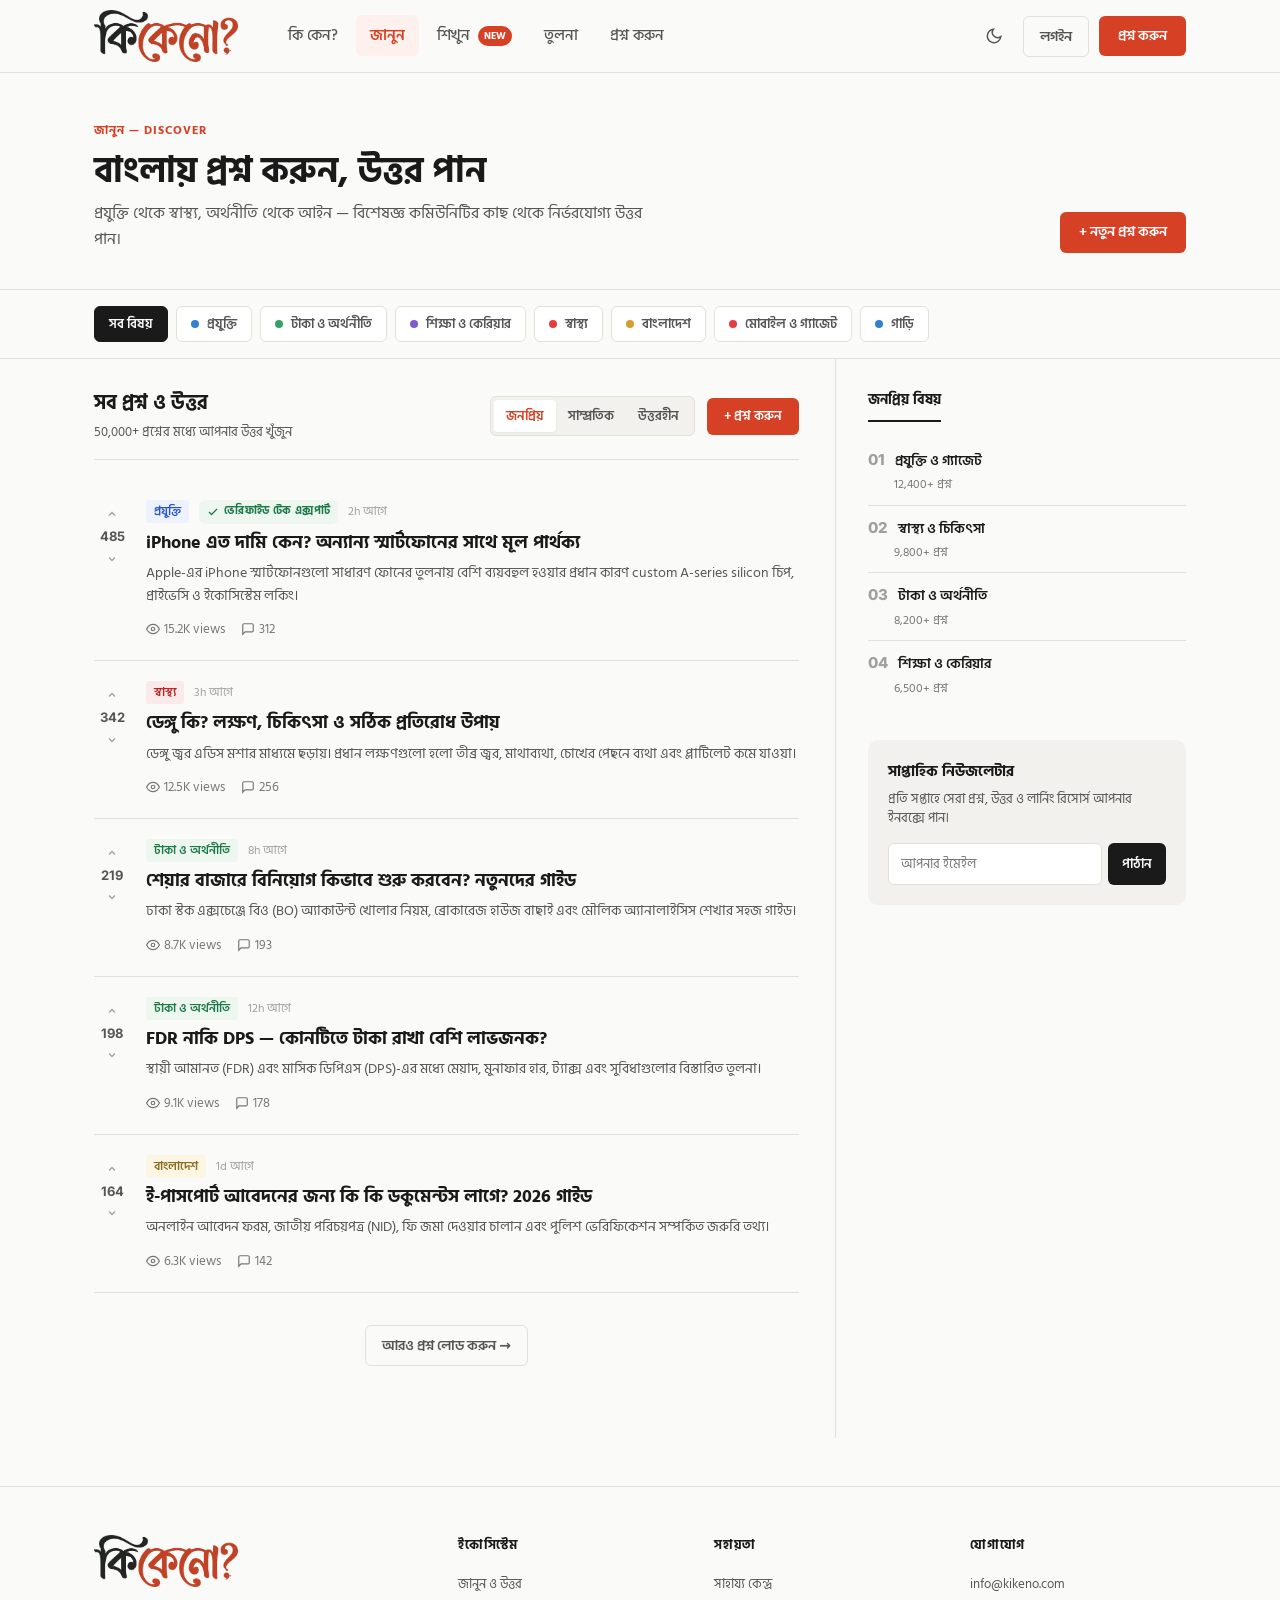
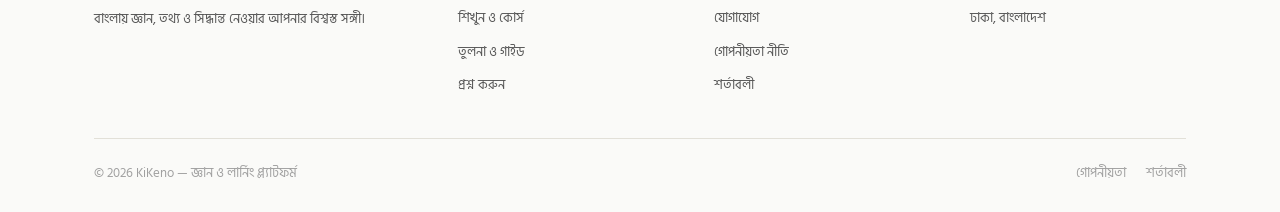
==== janun.html @ 2348f8f2 "feat: add new pages for shikhun, tulona, janun, and proshno while updating index and v2 pages" ====
<!DOCTYPE html>
<html lang="bn" data-theme="light">
<head>
  <meta charset="UTF-8">
  <meta name="viewport" content="width=device-width, initial-scale=1.0">
  <title>জানুন — KiKeno বাংলা Q&A কমিউনিটি</title>
  <meta name="description" content="বাংলায় যেকোনো প্রশ্নের উত্তর খুঁজুন। প্রযুক্তি, স্বাস্থ্য, অর্থনীতি, বাংলাদেশ — সব বিষয়ে বিশেষজ্ঞ উত্তর পাবেন।">
  <link rel="preconnect" href="https://fonts.googleapis.com">
  <link rel="preconnect" href="https://fonts.gstatic.com" crossorigin>
  <link href="https://fonts.googleapis.com/css2?family=Hind+Siliguri:wght@400;500;600;700&family=Inter:wght@400;500;600;700;800&family=Playfair+Display:ital,wght@0,700;1,700&display=swap" rel="stylesheet">
  <link rel="stylesheet" href="assets/css/app.css">
</head>
<body>

<!-- ▸ NAVBAR -->
<header class="navbar">
  <div class="wrap navbar-inner">
    <div class="navbar-left">
      <a href="index.html" class="logo"><img src="assets/images/logo.png" alt="কিকেনো?"></a>
      <ul class="nav-menu">
        <li><a href="index.html">কি কেন?</a></li>
        <li><a href="janun.html" class="current">জানুন</a></li>
        <li><a href="shikhun.html">শিখুন <span class="nav-badge">NEW</span></a></li>
        <li><a href="tulona.html">তুলনা</a></li>
        <li><a href="proshno.html">প্রশ্ন করুন</a></li>
      </ul>
    </div>
    <div class="navbar-right">
      <button class="icon-circle" id="themeToggle" title="থিম বদলান">
        <svg id="iconMoon" width="18" height="18" viewBox="0 0 24 24" fill="none" stroke="currentColor" stroke-width="2"><path d="M21 12.79A9 9 0 1111.21 3 7 7 0 0021 12.79z"/></svg>
        <svg id="iconSun" style="display:none" width="18" height="18" viewBox="0 0 24 24" fill="none" stroke="currentColor" stroke-width="2"><circle cx="12" cy="12" r="5"/><path d="M12 1v2M12 21v2M4.22 4.22l1.42 1.42M18.36 18.36l1.42 1.42M1 12h2M21 12h2M4.22 19.78l1.42-1.42M18.36 5.64l1.42-1.42"/></svg>
      </button>
      <button class="btn-ghost">লগইন</button>
      <a href="proshno.html" class="btn-solid">প্রশ্ন করুন</a>
      <button class="mobile-toggle" id="mobileToggle" aria-label="মেনু">
        <svg width="22" height="22" viewBox="0 0 24 24" fill="none" stroke="currentColor" stroke-width="2"><path d="M4 6h16M4 12h16M4 18h16"/></svg>
      </button>
    </div>
  </div>
  <nav class="nav-mobile" id="mobileMenu">
    <ul>
      <li><a href="index.html">কি কেন?</a></li>
      <li><a href="janun.html">জানুন</a></li>
      <li><a href="shikhun.html">শিখুন</a></li>
      <li><a href="tulona.html">তুলনা</a></li>
      <li><a href="proshno.html">প্রশ্ন করুন</a></li>
    </ul>
    <div style="display:flex; gap:10px; margin-top:12px;">
      <button class="btn-ghost" style="flex:1;">লগইন</button>
      <a href="proshno.html" class="btn-solid" style="flex:1;">প্রশ্ন করুন</a>
    </div>
  </nav>
</header>

<!-- ▸ PAGE HEADER -->
<div class="page-header">
  <div class="wrap page-header-inner">
    <div>
      <p class="page-eyebrow">জানুন — Discover</p>
      <h1 class="page-title">বাংলায় প্রশ্ন করুন, উত্তর পান</h1>
      <p class="page-subtitle">প্রযুক্তি থেকে স্বাস্থ্য, অর্থনীতি থেকে আইন — বিশেষজ্ঞ কমিউনিটির কাছ থেকে নির্ভরযোগ্য উত্তর পান।</p>
    </div>
    <a href="proshno.html" class="btn-solid" style="white-space:nowrap;">+ নতুন প্রশ্ন করুন</a>
  </div>
</div>

<!-- ▸ TOPICS BAR -->
<div class="topics-bar">
  <div class="wrap">
    <ul class="topics-list">
      <li><a class="topic-pill selected" href="#">সব বিষয়</a></li>
      <li><a class="topic-pill" href="#"><span class="topic-dot" style="background:#3182ce"></span>প্রযুক্তি</a></li>
      <li><a class="topic-pill" href="#"><span class="topic-dot" style="background:#38a169"></span>টাকা ও অর্থনীতি</a></li>
      <li><a class="topic-pill" href="#"><span class="topic-dot" style="background:#805ad5"></span>শিক্ষা ও কেরিয়ার</a></li>
      <li><a class="topic-pill" href="#"><span class="topic-dot" style="background:#e53e3e"></span>স্বাস্থ্য</a></li>
      <li><a class="topic-pill" href="#"><span class="topic-dot" style="background:#d69e2e"></span>বাংলাদেশ</a></li>
      <li><a class="topic-pill" href="#"><span class="topic-dot" style="background:#e53e3e"></span>মোবাইল ও গ্যাজেট</a></li>
      <li><a class="topic-pill" href="#"><span class="topic-dot" style="background:#3182ce"></span>গাড়ি</a></li>
    </ul>
  </div>
</div>

<!-- ▸ MAIN CONTENT -->
<div class="wrap">
  <div class="content-area">

    <!-- FEED -->
    <main class="main-feed">
      <div class="feed-header-bar">
        <div class="feed-title-wrap">
          <h2 class="feed-title">সব প্রশ্ন ও উত্তর</h2>
          <span class="feed-subtitle">50,000+ প্রশ্নের মধ্যে আপনার উত্তর খুঁজুন</span>
        </div>
        <div class="feed-actions">
          <div class="feed-tab-group" role="tablist">
            <button class="feed-tab active" role="tab">জনপ্রিয়</button>
            <button class="feed-tab" role="tab">সাম্প্রতিক</button>
            <button class="feed-tab" role="tab">উত্তরহীন</button>
          </div>
          <a href="proshno.html" class="btn-solid" style="padding:7px 16px;font-size:13px;">+ প্রশ্ন করুন</a>
        </div>
      </div>

      <!-- Q Cards -->
      <article class="q-card">
        <div class="q-votes">
          <button class="q-vote-btn btn-up" aria-label="আপভোট"><svg width="12" height="12" viewBox="0 0 24 24" fill="none" stroke="currentColor" stroke-width="2.5"><path d="M18 15l-6-6-6 6"/></svg></button>
          <span class="q-vote-num">485</span>
          <button class="q-vote-btn btn-down" aria-label="ডাউনভোট"><svg width="12" height="12" viewBox="0 0 24 24" fill="none" stroke="currentColor" stroke-width="2.5"><path d="M6 9l6 6 6-6"/></svg></button>
        </div>
        <div class="q-body">
          <div class="q-header">
            <span class="q-cat q-cat--tech">প্রযুক্তি</span>
            <span class="expert-badge expert-badge--verified"><svg width="12" height="12" viewBox="0 0 24 24" fill="none" stroke="currentColor" stroke-width="2.5"><polyline points="20 6 9 17 4 12"/></svg> ভেরিফাইড টেক এক্সপার্ট</span>
            <span class="q-time">2h আগে</span>
          </div>
          <a href="#" class="q-title-link">iPhone এত দামি কেন? অন্যান্য স্মার্টফোনের সাথে মূল পার্থক্য</a>
          <p class="q-excerpt">Apple-এর iPhone স্মার্টফোনগুলো সাধারণ ফোনের তুলনায় বেশি ব্যয়বহুল হওয়ার প্রধান কারণ custom A-series silicon চিপ, প্রাইভেসি ও ইকোসিস্টেম লকিং।</p>
          <div class="q-footer">
            <span class="q-stat"><svg width="14" height="14" viewBox="0 0 24 24" fill="none" stroke="currentColor" stroke-width="2"><path d="M1 12s4-8 11-8 11 8 11 8-4 8-11 8-11-8-11-8z"/><circle cx="12" cy="12" r="3"/></svg> 15.2K views</span>
            <span class="q-stat"><svg width="14" height="14" viewBox="0 0 24 24" fill="none" stroke="currentColor" stroke-width="2"><path d="M21 15a2 2 0 01-2 2H7l-4 4V5a2 2 0 012-2h14a2 2 0 012 2z"/></svg> 312</span>
          </div>
        </div>
      </article>

      <article class="q-card">
        <div class="q-votes">
          <button class="q-vote-btn btn-up" aria-label="আপভোট"><svg width="12" height="12" viewBox="0 0 24 24" fill="none" stroke="currentColor" stroke-width="2.5"><path d="M18 15l-6-6-6 6"/></svg></button>
          <span class="q-vote-num">342</span>
          <button class="q-vote-btn btn-down" aria-label="ডাউনভোট"><svg width="12" height="12" viewBox="0 0 24 24" fill="none" stroke="currentColor" stroke-width="2.5"><path d="M6 9l6 6 6-6"/></svg></button>
        </div>
        <div class="q-body">
          <div class="q-header">
            <span class="q-cat q-cat--health">স্বাস্থ্য</span>
            <span class="q-time">3h আগে</span>
          </div>
          <a href="#" class="q-title-link">ডেঙ্গু কি? লক্ষণ, চিকিৎসা ও সঠিক প্রতিরোধ উপায়</a>
          <p class="q-excerpt">ডেঙ্গু জ্বর এডিস মশার মাধ্যমে ছড়ায়। প্রধান লক্ষণগুলো হলো তীব্র জ্বর, মাথাব্যথা, চোখের পেছনে ব্যথা এবং প্লাটিলেট কমে যাওয়া।</p>
          <div class="q-footer">
            <span class="q-stat"><svg width="14" height="14" viewBox="0 0 24 24" fill="none" stroke="currentColor" stroke-width="2"><path d="M1 12s4-8 11-8 11 8 11 8-4 8-11 8-11-8-11-8z"/><circle cx="12" cy="12" r="3"/></svg> 12.5K views</span>
            <span class="q-stat"><svg width="14" height="14" viewBox="0 0 24 24" fill="none" stroke="currentColor" stroke-width="2"><path d="M21 15a2 2 0 01-2 2H7l-4 4V5a2 2 0 012-2h14a2 2 0 012 2z"/></svg> 256</span>
          </div>
        </div>
      </article>

      <article class="q-card">
        <div class="q-votes">
          <button class="q-vote-btn btn-up" aria-label="আপভোট"><svg width="12" height="12" viewBox="0 0 24 24" fill="none" stroke="currentColor" stroke-width="2.5"><path d="M18 15l-6-6-6 6"/></svg></button>
          <span class="q-vote-num">219</span>
          <button class="q-vote-btn btn-down" aria-label="ডাউনভোট"><svg width="12" height="12" viewBox="0 0 24 24" fill="none" stroke="currentColor" stroke-width="2.5"><path d="M6 9l6 6 6-6"/></svg></button>
        </div>
        <div class="q-body">
          <div class="q-header">
            <span class="q-cat q-cat--finance">টাকা ও অর্থনীতি</span>
            <span class="q-time">8h আগে</span>
          </div>
          <a href="#" class="q-title-link">শেয়ার বাজারে বিনিয়োগ কিভাবে শুরু করবেন? নতুনদের গাইড</a>
          <p class="q-excerpt">ঢাকা স্টক এক্সচেঞ্জে বিও (BO) অ্যাকাউন্ট খোলার নিয়ম, ব্রোকারেজ হাউজ বাছাই এবং মৌলিক অ্যানালাইসিস শেখার সহজ গাইড।</p>
          <div class="q-footer">
            <span class="q-stat"><svg width="14" height="14" viewBox="0 0 24 24" fill="none" stroke="currentColor" stroke-width="2"><path d="M1 12s4-8 11-8 11 8 11 8-4 8-11 8-11-8-11-8z"/><circle cx="12" cy="12" r="3"/></svg> 8.7K views</span>
            <span class="q-stat"><svg width="14" height="14" viewBox="0 0 24 24" fill="none" stroke="currentColor" stroke-width="2"><path d="M21 15a2 2 0 01-2 2H7l-4 4V5a2 2 0 012-2h14a2 2 0 012 2z"/></svg> 193</span>
          </div>
        </div>
      </article>

      <article class="q-card">
        <div class="q-votes">
          <button class="q-vote-btn btn-up" aria-label="আপভোট"><svg width="12" height="12" viewBox="0 0 24 24" fill="none" stroke="currentColor" stroke-width="2.5"><path d="M18 15l-6-6-6 6"/></svg></button>
          <span class="q-vote-num">198</span>
          <button class="q-vote-btn btn-down" aria-label="ডাউনভোট"><svg width="12" height="12" viewBox="0 0 24 24" fill="none" stroke="currentColor" stroke-width="2.5"><path d="M6 9l6 6 6-6"/></svg></button>
        </div>
        <div class="q-body">
          <div class="q-header">
            <span class="q-cat q-cat--finance">টাকা ও অর্থনীতি</span>
            <span class="q-time">12h আগে</span>
          </div>
          <a href="#" class="q-title-link">FDR নাকি DPS — কোনটিতে টাকা রাখা বেশি লাভজনক?</a>
          <p class="q-excerpt">স্থায়ী আমানত (FDR) এবং মাসিক ডিপিএস (DPS)-এর মধ্যে মেয়াদ, মুনাফার হার, ট্যাক্স এবং সুবিধাগুলোর বিস্তারিত তুলনা।</p>
          <div class="q-footer">
            <span class="q-stat"><svg width="14" height="14" viewBox="0 0 24 24" fill="none" stroke="currentColor" stroke-width="2"><path d="M1 12s4-8 11-8 11 8 11 8-4 8-11 8-11-8-11-8z"/><circle cx="12" cy="12" r="3"/></svg> 9.1K views</span>
            <span class="q-stat"><svg width="14" height="14" viewBox="0 0 24 24" fill="none" stroke="currentColor" stroke-width="2"><path d="M21 15a2 2 0 01-2 2H7l-4 4V5a2 2 0 012-2h14a2 2 0 012 2z"/></svg> 178</span>
          </div>
        </div>
      </article>

      <article class="q-card">
        <div class="q-votes">
          <button class="q-vote-btn btn-up" aria-label="আপভোট"><svg width="12" height="12" viewBox="0 0 24 24" fill="none" stroke="currentColor" stroke-width="2.5"><path d="M18 15l-6-6-6 6"/></svg></button>
          <span class="q-vote-num">164</span>
          <button class="q-vote-btn btn-down" aria-label="ডাউনভোট"><svg width="12" height="12" viewBox="0 0 24 24" fill="none" stroke="currentColor" stroke-width="2.5"><path d="M6 9l6 6 6-6"/></svg></button>
        </div>
        <div class="q-body">
          <div class="q-header">
            <span class="q-cat q-cat--bd">বাংলাদেশ</span>
            <span class="q-time">1d আগে</span>
          </div>
          <a href="#" class="q-title-link">ই-পাসপোর্ট আবেদনের জন্য কি কি ডকুমেন্টস লাগে? 2026 গাইড</a>
          <p class="q-excerpt">অনলাইন আবেদন ফরম, জাতীয় পরিচয়পত্র (NID), ফি জমা দেওয়ার চালান এবং পুলিশ ভেরিফিকেশন সম্পর্কিত জরুরি তথ্য।</p>
          <div class="q-footer">
            <span class="q-stat"><svg width="14" height="14" viewBox="0 0 24 24" fill="none" stroke="currentColor" stroke-width="2"><path d="M1 12s4-8 11-8 11 8 11 8-4 8-11 8-11-8-11-8z"/><circle cx="12" cy="12" r="3"/></svg> 6.3K views</span>
            <span class="q-stat"><svg width="14" height="14" viewBox="0 0 24 24" fill="none" stroke="currentColor" stroke-width="2"><path d="M21 15a2 2 0 01-2 2H7l-4 4V5a2 2 0 012-2h14a2 2 0 012 2z"/></svg> 142</span>
          </div>
        </div>
      </article>

      <div style="text-align:center; padding: 32px 0;">
        <button class="btn-ghost">আরও প্রশ্ন লোড করুন →</button>
      </div>
    </main>

    <!-- SIDEBAR -->
    <aside class="sidebar">
      <div class="sidebar-section">
        <p class="sidebar-title">জনপ্রিয় বিষয়</p>
        <ol class="sidebar-list">
          <li class="sidebar-list-item"><a href="#"><span class="sidebar-num">01</span><span class="sidebar-link-text">প্রযুক্তি ও গ্যাজেট</span></a><span class="sidebar-meta">12,400+ প্রশ্ন</span></li>
          <li class="sidebar-list-item"><a href="#"><span class="sidebar-num">02</span><span class="sidebar-link-text">স্বাস্থ্য ও চিকিৎসা</span></a><span class="sidebar-meta">9,800+ প্রশ্ন</span></li>
          <li class="sidebar-list-item"><a href="#"><span class="sidebar-num">03</span><span class="sidebar-link-text">টাকা ও অর্থনীতি</span></a><span class="sidebar-meta">8,200+ প্রশ্ন</span></li>
          <li class="sidebar-list-item"><a href="#"><span class="sidebar-num">04</span><span class="sidebar-link-text">শিক্ষা ও কেরিয়ার</span></a><span class="sidebar-meta">6,500+ প্রশ্ন</span></li>
        </ol>
      </div>
      <div class="sidebar-section">
        <div class="newsletter-card">
          <h4>সাপ্তাহিক নিউজলেটার</h4>
          <p>প্রতি সপ্তাহে সেরা প্রশ্ন, উত্তর ও লার্নিং রিসোর্স আপনার ইনবক্সে পান।</p>
          <form class="newsletter-form" onsubmit="event.preventDefault(); alert('সাবস্ক্রাইব সফল!');">
            <input type="email" placeholder="আপনার ইমেইল" required>
            <button type="submit">পাঠান</button>
          </form>
        </div>
      </div>
    </aside>

  </div>
</div>

<!-- ▸ FOOTER -->
<footer class="site-footer">
  <div class="wrap">
    <div class="footer-top">
      <div>
        <a href="index.html" class="logo"><img src="assets/images/logo.png" alt="কিকেনো?"></a>
        <p class="footer-brand-text">বাংলায় জ্ঞান, তথ্য ও সিদ্ধান্ত নেওয়ার আপনার বিশ্বস্ত সঙ্গী।</p>
      </div>
      <div class="footer-col">
        <h5>ইকোসিস্টেম</h5>
        <ul>
          <li><a href="janun.html">জানুন ও উত্তর</a></li>
          <li><a href="shikhun.html">শিখুন ও কোর্স</a></li>
          <li><a href="tulona.html">তুলনা ও গাইড</a></li>
          <li><a href="proshno.html">প্রশ্ন করুন</a></li>
        </ul>
      </div>
      <div class="footer-col">
        <h5>সহায়তা</h5>
        <ul>
          <li><a href="#">সাহায্য কেন্দ্র</a></li>
          <li><a href="#">যোগাযোগ</a></li>
          <li><a href="#">গোপনীয়তা নীতি</a></li>
          <li><a href="#">শর্তাবলী</a></li>
        </ul>
      </div>
      <div class="footer-col">
        <h5>যোগাযোগ</h5>
        <ul>
          <li><a href="mailto:info@kikeno.com">info@kikeno.com</a></li>
          <li><a href="#">ঢাকা, বাংলাদেশ</a></li>
        </ul>
      </div>
    </div>
    <div class="footer-bottom">
      <span>© 2026 KiKeno — জ্ঞান ও লার্নিং প্ল্যাটফর্ম</span>
      <div class="footer-bottom-links">
        <a href="#">গোপনীয়তা</a>
        <a href="#">শর্তাবলী</a>
      </div>
    </div>
  </div>
</footer>

<script>
  const toggle = document.getElementById('themeToggle');
  const moon = document.getElementById('iconMoon');
  const sun = document.getElementById('iconSun');
  const html = document.documentElement;
  const saved = localStorage.getItem('kikeno-theme') || 'light';
  html.setAttribute('data-theme', saved);
  if (saved === 'dark') { moon.style.display = 'none'; sun.style.display = 'block'; }
  toggle.addEventListener('click', () => {
    const next = html.getAttribute('data-theme') === 'light' ? 'dark' : 'light';
    html.setAttribute('data-theme', next);
    localStorage.setItem('kikeno-theme', next);
    moon.style.display = next === 'dark' ? 'none' : 'block';
    sun.style.display = next === 'dark' ? 'block' : 'none';
  });
  document.getElementById('mobileToggle').addEventListener('click', () => {
    document.getElementById('mobileMenu').classList.toggle('open');
  });
  document.querySelectorAll('.feed-tab').forEach(tab => {
    tab.addEventListener('click', () => {
      document.querySelectorAll('.feed-tab').forEach(t => t.classList.remove('active'));
      tab.classList.add('active');
    });
  });
  document.querySelectorAll('.topic-pill').forEach(pill => {
    pill.addEventListener('click', e => { e.preventDefault(); document.querySelectorAll('.topic-pill').forEach(p => p.classList.remove('selected')); pill.classList.add('selected'); });
  });
</script>
</body>
</html>
---- assets/css/app.css ----
/* =========================================================
   KIKENO DESIGN SYSTEM — BANGLA KNOWLEDGE & LEARNING ECOSYSTEM
   Single shared stylesheet for all pages.
   ========================================================= */

/* ── CSS CUSTOM PROPERTIES ──────────────────────────────── */
:root {
  --ink: #1a1a1a;
  --ink-secondary: #555555;
  --ink-tertiary: #767676;
  --ink-faint: #a0a0a0;
  --surface: #fafaf8;
  --surface-raised: #ffffff;
  --surface-sunken: #f2f1ed;
  --surface-invert: #1a1a1a;
  --border: #e2e0d8;
  --border-strong: #c4c2b8;
  --accent: #d64025;
  --accent-hover: #b8331d;
  --accent-bg: #fdf0ed;
  --blue: #2654d4;
  --blue-bg: #eef2ff;
  --green: #1d7a47;
  --green-bg: #edf7f0;
  --purple: #6b46c1;
  --purple-bg: #f3e8ff;
  --font-body: 'Hind Siliguri', system-ui, -apple-system, sans-serif;
  --font-display: 'Inter', system-ui, sans-serif;
  --font-serif: 'Playfair Display', Georgia, serif;
  --ease: cubic-bezier(0.22, 1, 0.36, 1);
  --radius: 6px;
  --radius-lg: 10px;
  --shadow-sm: 0 1px 3px rgba(0,0,0,0.05);
  --shadow-md: 0 4px 12px rgba(0,0,0,0.08);
}

[data-theme="dark"] {
  --ink: #e8e6e1;
  --ink-secondary: #aaaaaa;
  --ink-tertiary: #888888;
  --ink-faint: #555555;
  --surface: #111110;
  --surface-raised: #1a1a19;
  --surface-sunken: #0d0d0c;
  --surface-invert: #e8e6e1;
  --border: #2a2a28;
  --border-strong: #3a3a38;
  --accent: #e8664f;
  --accent-hover: #f07a65;
  --accent-bg: #2a1a16;
  --blue: #5b7cfa;
  --blue-bg: #1a1e2e;
  --green: #3cb06a;
  --green-bg: #152218;
  --purple: #a78bfa;
  --purple-bg: #211933;
  --shadow-sm: 0 1px 3px rgba(0,0,0,0.3);
  --shadow-md: 0 4px 12px rgba(0,0,0,0.4);
}

/* ── RESET & BASE ───────────────────────────────────────── */
* { box-sizing: border-box; margin: 0; padding: 0; }
body {
  font-family: var(--font-body);
  background: var(--surface);
  color: var(--ink);
  line-height: 1.6;
  -webkit-font-smoothing: antialiased;
  -moz-osx-font-smoothing: grayscale;
  transition: background 0.3s var(--ease), color 0.3s var(--ease);
}
::selection { background: var(--accent); color: #fff; }
a { color: inherit; text-decoration: none; }
.wrap { max-width: 1140px; margin: 0 auto; padding: 0 24px; }

/* ── TRUST BAR ──────────────────────────────────────────── */
.hero-trust-bar { display: flex; align-items: center; gap: 14px; margin-top: 16px; font-size: 13px; font-weight: 500; color: var(--ink-secondary); flex-wrap: wrap; }
.trust-item { display: inline-flex; align-items: center; gap: 6px; color: var(--ink-secondary); font-weight: 500; }
.trust-item .num { font-family: var(--font-display); font-weight: 700; color: var(--ink); }
.trust-item svg { color: var(--green); flex-shrink: 0; }
.trust-sep { color: var(--border-strong); font-size: 10px; }

/* ── EXPERT BADGE ───────────────────────────────────────── */
.expert-badge { display: inline-flex; align-items: center; gap: 5px; font-size: 11px; font-weight: 700; padding: 3px 8px; border-radius: var(--radius); background: var(--blue-bg); color: var(--blue); text-transform: uppercase; letter-spacing: 0.03em; }
.expert-badge--verified { background: var(--green-bg); color: var(--green); }

/* ── FEED HEADER BAR ────────────────────────────────────── */
.feed-header-bar { display: flex; align-items: center; justify-content: space-between; flex-wrap: wrap; gap: 16px; margin-bottom: 20px; padding-bottom: 14px; border-bottom: 1px solid var(--border); }
.feed-title-wrap .feed-title { font-size: 20px; font-weight: 700; color: var(--ink); }
.feed-title-wrap .feed-subtitle { font-size: 13px; color: var(--ink-secondary); }
.feed-actions { display: flex; align-items: center; gap: 12px; flex-wrap: wrap; }
.feed-tab-group { display: flex; background: var(--surface-sunken); padding: 3px; border-radius: var(--radius); border: 1px solid var(--border); }
.feed-tab { padding: 5px 12px; font-size: 13px; font-weight: 600; font-family: var(--font-body); color: var(--ink-secondary); background: transparent; border: none; border-radius: calc(var(--radius) - 2px); cursor: pointer; transition: all 0.15s var(--ease); }
.feed-tab:hover { color: var(--ink); }
.feed-tab.active { background: var(--surface-raised); color: var(--accent); box-shadow: var(--shadow-sm); }

/* ── DEEP DIVE ──────────────────────────────────────────── */
.deep-dive-section { margin-top: 48px; padding-top: 36px; border-top: 1px solid var(--border); }
.deep-dive-grid { display: grid; grid-template-columns: repeat(auto-fit, minmax(280px, 1fr)); gap: 20px; margin-top: 20px; }
.deep-card { background: var(--surface-raised); border: 1px solid var(--border); border-radius: var(--radius-lg); padding: 20px; display: flex; flex-direction: column; gap: 10px; transition: border-color 0.2s var(--ease), box-shadow 0.2s var(--ease); }
.deep-card:hover { border-color: var(--border-strong); box-shadow: var(--shadow-md); }
.deep-card-tag { font-size: 11px; font-weight: 700; color: var(--accent); text-transform: uppercase; letter-spacing: 0.05em; }
.deep-card-title { font-size: 17px; font-weight: 700; color: var(--ink); line-height: 1.4; }
.deep-card-excerpt { font-size: 14px; color: var(--ink-secondary); line-height: 1.55; }

/* ── EXPERT SPOTLIGHT ───────────────────────────────────── */
.expert-section { margin-top: 48px; padding-top: 36px; border-top: 1px solid var(--border); }
.expert-grid { display: grid; grid-template-columns: repeat(auto-fit, minmax(260px, 1fr)); gap: 20px; margin-top: 20px; }
.expert-card { background: var(--surface-raised); border: 1px solid var(--border); border-radius: var(--radius-lg); padding: 20px; text-align: center; box-shadow: var(--shadow-sm); }
.expert-avatar-circle { width: 56px; height: 56px; border-radius: 50%; margin: 0 auto 12px; background: var(--blue-bg); color: var(--blue); display: grid; place-items: center; font-size: 24px; font-weight: 700; }
.expert-name { font-size: 16px; font-weight: 700; color: var(--ink); }
.expert-role { font-size: 13px; color: var(--ink-secondary); margin: 4px 0 12px; }

/* ── NAVBAR ─────────────────────────────────────────────── */
.navbar { position: sticky; top: 0; z-index: 50; background: var(--surface); border-bottom: 1px solid var(--border); transition: background 0.3s var(--ease), border-color 0.3s var(--ease); }
.navbar-inner { display: flex; align-items: center; justify-content: space-between; height: 72px; }
.navbar-left { display: flex; align-items: center; gap: 36px; }
.logo { display: inline-flex; align-items: center; }
.logo img { height: 52px; width: auto; display: block; transition: filter 0.3s var(--ease); }
[data-theme="dark"] .logo img { filter: brightness(0) invert(1); }
.nav-menu { display: flex; list-style: none; gap: 4px; }
.nav-menu a { font-size: 15px; font-weight: 500; color: var(--ink-secondary); padding: 8px 14px; border-radius: var(--radius); transition: color 0.15s, background 0.15s; }
.nav-menu a:hover { color: var(--ink); background: var(--surface-sunken); }
.nav-menu a.current { color: var(--accent); font-weight: 600; background: var(--accent-bg); }
.nav-badge { font-size: 10px; font-weight: 700; padding: 2px 6px; border-radius: 10px; background: var(--accent); color: #fff; margin-left: 4px; vertical-align: middle; }
.navbar-right { display: flex; align-items: center; gap: 10px; }

/* ── BUTTONS ────────────────────────────────────────────── */
.btn-ghost { display: inline-flex; align-items: center; gap: 6px; padding: 8px 16px; font-size: 14px; font-weight: 600; font-family: var(--font-body); color: var(--ink-secondary); background: transparent; border: 1px solid var(--border); border-radius: var(--radius); cursor: pointer; transition: all 0.15s; }
.btn-ghost:hover { border-color: var(--border-strong); color: var(--ink); background: var(--surface-sunken); }
.btn-solid { display: inline-flex; align-items: center; gap: 6px; padding: 8px 18px; font-size: 14px; font-weight: 600; font-family: var(--font-body); color: #fff; background: var(--accent); border: 1px solid transparent; border-radius: var(--radius); cursor: pointer; transition: background 0.15s; }
.btn-solid:hover { background: var(--accent-hover); }
.icon-circle { width: 38px; height: 38px; display: grid; place-items: center; border-radius: 50%; border: none; background: transparent; color: var(--ink-secondary); cursor: pointer; transition: background 0.15s, color 0.15s; }
.icon-circle:hover { background: var(--surface-sunken); color: var(--ink); }
.mobile-toggle { display: none; width: 36px; height: 36px; border: none; background: transparent; cursor: pointer; color: var(--ink); }
.nav-mobile { display: none; }

/* ── HERO ───────────────────────────────────────────────── */
.hero-masthead { padding: 64px 0 52px; border-bottom: 1px solid var(--border); }
.hero-grid { display: grid; grid-template-columns: 1fr 440px; gap: 48px; align-items: center; }
.hero-headline { font-size: 48px; font-weight: 700; line-height: 1.15; letter-spacing: -0.5px; color: var(--ink); }
.hero-headline .em { font-family: var(--font-serif); font-style: italic; color: var(--accent); }
.hero-sub { margin-top: 16px; font-size: 17px; line-height: 1.65; color: var(--ink-secondary); max-width: 540px; }
.search-container { margin-top: 28px; }
.search-box-field { display: flex; align-items: center; background: var(--surface-raised); border: 1.5px solid var(--border-strong); border-radius: var(--radius-lg); padding: 4px; box-shadow: var(--shadow-sm); transition: border-color 0.2s; }
.search-box-field:focus-within { border-color: var(--accent); }
.search-box-field input { flex: 1; padding: 14px 16px; font-size: 16px; font-family: var(--font-body); color: var(--ink); background: transparent; border: none; outline: none; }
.search-box-field input::placeholder { color: var(--ink-faint); }
.search-box-field button { padding: 12px 24px; background: var(--accent); color: #fff; border: none; border-radius: var(--radius); font-size: 15px; font-weight: 600; font-family: var(--font-body); cursor: pointer; transition: background 0.15s; display: flex; align-items: center; gap: 6px; }
.search-box-field button:hover { background: var(--accent-hover); }
.popular-tags-row { display: flex; align-items: center; gap: 8px; margin-top: 16px; flex-wrap: wrap; }
.popular-label { font-size: 13px; font-weight: 600; color: var(--ink-tertiary); }
.pop-tag { font-size: 13px; font-weight: 500; color: var(--ink-secondary); background: var(--surface-raised); border: 1px solid var(--border); padding: 3px 10px; border-radius: 12px; transition: border-color 0.15s, color 0.15s; }
.pop-tag:hover { border-color: var(--accent); color: var(--accent); }
.hero-eco-visual { display: flex; flex-direction: column; gap: 12px; }
.eco-card { background: var(--surface-raised); border: 1px solid var(--border); border-radius: var(--radius-lg); padding: 14px 18px; box-shadow: var(--shadow-sm); display: flex; align-items: center; justify-content: space-between; gap: 12px; transition: transform 0.2s var(--ease), border-color 0.2s var(--ease); }
.eco-card:hover { transform: translateY(-2px); border-color: var(--accent); }
.eco-card-left { display: flex; align-items: center; gap: 12px; }
.eco-icon { width: 36px; height: 36px; border-radius: 8px; display: grid; place-items: center; font-size: 18px; flex-shrink: 0; }
.eco-icon-discover { background: var(--blue-bg); color: var(--blue); }
.eco-icon-explain { background: #fdf6e3; color: #8a6d22; }
.eco-icon-compare { background: var(--accent-bg); color: var(--accent); }
.eco-icon-learn { background: var(--green-bg); color: var(--green); }
.eco-title { font-size: 14px; font-weight: 700; color: var(--ink); }
.eco-sub { font-size: 12px; color: var(--ink-tertiary); }
.eco-action-badge { font-size: 11px; font-weight: 600; padding: 4px 10px; border-radius: 12px; background: var(--surface-sunken); color: var(--ink-secondary); white-space: nowrap; }

/* ── TOPICS BAR ─────────────────────────────────────────── */
.topics-bar { padding: 16px 0; border-bottom: 1px solid var(--border); overflow-x: auto; }
.topics-list { display: flex; gap: 8px; list-style: none; }
.topic-pill { display: inline-flex; align-items: center; gap: 8px; padding: 7px 14px; font-size: 13px; font-weight: 600; color: var(--ink-secondary); background: var(--surface-raised); border: 1px solid var(--border); border-radius: var(--radius); white-space: nowrap; cursor: pointer; transition: all 0.15s; }
.topic-pill:hover { border-color: var(--border-strong); color: var(--ink); }
.topic-pill.selected { background: var(--ink); color: var(--surface); border-color: var(--ink); }
[data-theme="dark"] .topic-pill.selected { background: var(--surface-raised); color: var(--ink); border-color: var(--accent); }
.topic-dot { width: 8px; height: 8px; border-radius: 50%; flex-shrink: 0; }

/* ── CONTENT LAYOUT ─────────────────────────────────────── */
.content-area { display: grid; grid-template-columns: 1fr 350px; gap: 0; }
.main-feed { padding: 28px 36px 40px 0; border-right: 1px solid var(--border); }
.sidebar { padding: 28px 0 40px 32px; }
.feed-label { font-size: 12px; font-weight: 700; letter-spacing: 0.08em; text-transform: uppercase; color: var(--ink-tertiary); margin-bottom: 20px; }

/* ── QUESTION CARDS ─────────────────────────────────────── */
.q-card { display: grid; grid-template-columns: 36px 1fr; gap: 16px; padding: 20px 0; border-bottom: 1px solid var(--border); }
.q-card:last-child { border-bottom: none; }
.q-votes { display: flex; flex-direction: column; align-items: center; gap: 2px; padding-top: 4px; }
.q-vote-btn { width: 26px; height: 20px; display: grid; place-items: center; background: none; border: none; color: var(--ink-faint); cursor: pointer; border-radius: 3px; transition: color 0.1s, background 0.1s; }
.q-vote-btn:hover { color: var(--accent); background: var(--accent-bg); }
.q-vote-btn.voted { color: var(--accent); }
.q-vote-num { font-family: var(--font-display); font-size: 13px; font-weight: 700; color: var(--ink-secondary); }
.q-header { display: flex; align-items: center; gap: 10px; margin-bottom: 6px; flex-wrap: wrap; }
.q-cat { font-size: 12px; font-weight: 600; padding: 2px 8px; border-radius: 3px; }
.q-cat--health { color: #b82525; background: #fbeaea; }
.q-cat--finance { color: var(--green); background: var(--green-bg); }
.q-cat--tech { color: var(--blue); background: var(--blue-bg); }
.q-cat--bd { color: #8a6d22; background: #fdf6e3; }
[data-theme="dark"] .q-cat--health { color: #f07070; background: #2a1616; }
[data-theme="dark"] .q-cat--finance { color: #5cc882; background: #152218; }
[data-theme="dark"] .q-cat--tech { color: #7b9bfa; background: #1a1e30; }
[data-theme="dark"] .q-cat--bd { color: #d4b84e; background: #242010; }
.q-time { font-size: 12px; color: var(--ink-faint); }
.q-title-link { font-size: 18px; font-weight: 700; line-height: 1.4; color: var(--ink); transition: color 0.1s; }
.q-title-link:hover { color: var(--accent); }
.q-excerpt { margin-top: 6px; font-size: 14px; line-height: 1.6; color: var(--ink-secondary); display: -webkit-box; -webkit-line-clamp: 2; -webkit-box-orient: vertical; overflow: hidden; }
.q-footer { display: flex; align-items: center; gap: 16px; margin-top: 12px; }
.q-stat { font-size: 13px; color: var(--ink-tertiary); display: flex; align-items: center; gap: 4px; }
.q-thumb { width: 90px; height: 64px; border-radius: var(--radius); object-fit: cover; margin-left: auto; flex-shrink: 0; border: 1px solid var(--border); }

/* ── LEARN BRIDGE ───────────────────────────────────────── */
.learn-bridge-card { margin: 24px 0; padding: 20px 24px; background: var(--purple-bg); border: 1px solid var(--purple); border-radius: var(--radius-lg); display: flex; align-items: center; justify-content: space-between; gap: 20px; }
.bridge-badge { font-size: 11px; font-weight: 700; text-transform: uppercase; letter-spacing: 0.06em; color: var(--purple); margin-bottom: 4px; display: inline-block; }
.bridge-title { font-size: 17px; font-weight: 700; color: var(--ink); }
.bridge-sub { font-size: 13px; color: var(--ink-secondary); }
.btn-bridge { display: inline-flex; align-items: center; gap: 6px; padding: 10px 18px; font-size: 13px; font-weight: 700; color: #fff; background: var(--purple); border-radius: var(--radius); white-space: nowrap; transition: opacity 0.15s; }
.btn-bridge:hover { opacity: 0.9; }

/* ── LEARNING SECTION ───────────────────────────────────── */
.learning-section { margin: 48px 0; padding-top: 36px; border-top: 1px solid var(--border); }
.section-header { display: flex; justify-content: space-between; align-items: flex-end; margin-bottom: 24px; }
.section-title { font-size: 24px; font-weight: 700; color: var(--ink); }
.section-sub { font-size: 14px; color: var(--ink-secondary); margin-top: 4px; }
.learn-grid { display: grid; grid-template-columns: repeat(3, 1fr); gap: 20px; }
.learn-card { background: var(--surface-raised); border: 1px solid var(--border); border-radius: var(--radius-lg); padding: 20px; display: flex; flex-direction: column; justify-content: space-between; transition: transform 0.2s var(--ease), border-color 0.2s var(--ease); }
.learn-card:hover { transform: translateY(-3px); border-color: var(--accent); }
.learn-type { font-size: 11px; font-weight: 700; letter-spacing: 0.06em; padding: 3px 8px; border-radius: 4px; display: inline-block; margin-bottom: 12px; align-self: flex-start; }
.learn-type--free { background: var(--green-bg); color: var(--green); }
.learn-type--path { background: var(--blue-bg); color: var(--blue); }
.learn-type--study { background: var(--purple-bg); color: var(--purple); }
.learn-card-title { font-size: 16px; font-weight: 700; color: var(--ink); margin-bottom: 8px; }
.learn-card-meta { font-size: 13px; color: var(--ink-tertiary); margin-bottom: 16px; }
.learn-card-footer { display: flex; align-items: center; justify-content: space-between; border-top: 1px solid var(--border); padding-top: 12px; }
.learn-link { font-size: 13px; font-weight: 700; color: var(--accent); }

/* ── COMPARISON MATRIX ──────────────────────────────────── */
.compare-matrix-section { margin: 40px 0; padding-top: 36px; border-top: 1px solid var(--border); }
.matrix-card { background: var(--surface-raised); border: 1px solid var(--border); border-radius: var(--radius-lg); padding: 24px; }
.matrix-header { display: flex; justify-content: space-between; align-items: center; margin-bottom: 20px; padding-bottom: 12px; border-bottom: 1px solid var(--border); }
.matrix-title { font-size: 18px; font-weight: 700; color: var(--ink); }
.matrix-table { width: 100%; border-collapse: collapse; }
.matrix-table th, .matrix-table td { padding: 10px 14px; font-size: 14px; text-align: left; }
.matrix-table th { font-weight: 700; color: var(--ink); background: var(--surface-sunken); }
.matrix-table td { border-bottom: 1px solid var(--border); color: var(--ink-secondary); }
.matrix-stars { color: #d69e2e; letter-spacing: 2px; }

/* ── SIDEBAR ────────────────────────────────────────────── */
.sidebar-section { margin-bottom: 32px; }
.sidebar-title { font-size: 14px; font-weight: 700; color: var(--ink); margin-bottom: 16px; padding-bottom: 8px; border-bottom: 2px solid var(--ink); display: inline-block; }
.compare-widget { background: var(--surface-raised); border: 1px solid var(--border); border-radius: var(--radius-lg); overflow: hidden; }
.compare-tabs-bar { display: flex; border-bottom: 1px solid var(--border); }
.c-tab { flex: 1; padding: 10px; text-align: center; font-size: 13px; font-weight: 600; font-family: var(--font-body); color: var(--ink-tertiary); background: transparent; border: none; cursor: pointer; border-bottom: 2px solid transparent; transition: all 0.15s; }
.c-tab:hover { color: var(--ink-secondary); }
.c-tab.active { color: var(--accent); border-bottom-color: var(--accent); }
.compare-body { padding: 18px; }
.compare-pair { display: none; }
.compare-pair.active { display: block; }
.compare-versus { display: grid; grid-template-columns: 1fr auto 1fr; align-items: center; gap: 12px; text-align: center; }
.compare-item { display: flex; flex-direction: column; align-items: center; gap: 6px; }
.compare-item-img { width: 68px; height: 68px; object-fit: contain; border-radius: var(--radius); }
.compare-item-icon { width: 48px; height: 48px; background: var(--surface-sunken); border-radius: 8px; display: grid; place-items: center; color: var(--ink-secondary); }
.compare-item-name { font-size: 13px; font-weight: 600; color: var(--ink); }
.versus-circle { width: 26px; height: 26px; border-radius: 50%; background: var(--surface-sunken); border: 1px solid var(--border); display: grid; place-items: center; font-size: 10px; font-weight: 700; color: var(--ink-tertiary); flex-shrink: 0; }
.compare-cta { display: block; width: 100%; margin-top: 14px; padding: 10px; text-align: center; font-size: 13px; font-weight: 600; font-family: var(--font-body); color: var(--accent); background: var(--accent-bg); border: none; border-radius: var(--radius); cursor: pointer; transition: background 0.15s; }
.compare-cta:hover { background: var(--accent); color: #fff; }
.sidebar-list { list-style: none; }
.sidebar-list-item { padding: 10px 0; border-bottom: 1px solid var(--border); }
.sidebar-list-item:last-child { border-bottom: none; }
.sidebar-num { font-family: var(--font-display); font-size: 15px; font-weight: 800; color: var(--ink-faint); margin-right: 10px; }
.sidebar-link-text { font-size: 14px; font-weight: 600; color: var(--ink); transition: color 0.1s; }
.sidebar-link-text:hover { color: var(--accent); }
.sidebar-meta { display: block; font-size: 12px; color: var(--ink-tertiary); margin-top: 2px; margin-left: 26px; }
.newsletter-card { background: var(--surface-sunken); border-radius: var(--radius-lg); padding: 20px; }
.newsletter-card h4 { font-size: 15px; font-weight: 700; color: var(--ink); margin-bottom: 6px; }
.newsletter-card p { font-size: 13px; color: var(--ink-secondary); margin-bottom: 14px; line-height: 1.5; }
.newsletter-form { display: flex; gap: 6px; }
.newsletter-form input { flex: 1; padding: 9px 12px; font-size: 13px; font-family: var(--font-body); color: var(--ink); background: var(--surface-raised); border: 1px solid var(--border); border-radius: var(--radius); outline: none; transition: border-color 0.15s; }
.newsletter-form input:focus { border-color: var(--accent); }
.newsletter-form button { padding: 9px 14px; font-size: 13px; font-weight: 600; font-family: var(--font-body); color: var(--surface); background: var(--ink); border: none; border-radius: var(--radius); cursor: pointer; transition: opacity 0.15s; }
.newsletter-form button:hover { opacity: 0.85; }

/* ── PAGE HEADER (inner pages) ──────────────────────────── */
.page-header { padding: 48px 0 36px; border-bottom: 1px solid var(--border); }
.page-header-inner { display: flex; align-items: flex-end; justify-content: space-between; gap: 24px; flex-wrap: wrap; }
.page-eyebrow { font-size: 12px; font-weight: 700; text-transform: uppercase; letter-spacing: 0.08em; color: var(--accent); margin-bottom: 10px; }
.page-title { font-size: 36px; font-weight: 700; color: var(--ink); line-height: 1.2; }
.page-subtitle { font-size: 16px; color: var(--ink-secondary); margin-top: 8px; max-width: 560px; }

/* ── SITE FOOTER ────────────────────────────────────────── */
.site-footer { margin-top: 48px; border-top: 1px solid var(--border); padding: 48px 0 28px; background: var(--surface); }
.footer-top { display: grid; grid-template-columns: 1.5fr 1fr 1fr 1fr; gap: 40px; margin-bottom: 32px; }
.footer-brand-text { font-size: 13px; color: var(--ink-secondary); line-height: 1.6; margin-top: 14px; max-width: 280px; }
.footer-socials { display: flex; gap: 8px; margin-top: 16px; }
.footer-social-link { width: 34px; height: 34px; display: grid; place-items: center; border-radius: 50%; background: var(--surface-sunken); color: var(--ink-tertiary); transition: background 0.15s, color 0.15s; }
.footer-social-link:hover { background: var(--accent); color: #fff; }
.footer-col h5 { font-size: 13px; font-weight: 700; text-transform: uppercase; letter-spacing: 0.06em; color: var(--ink); margin-bottom: 16px; }
.footer-col ul { list-style: none; }
.footer-col li { margin-bottom: 8px; }
.footer-col a { font-size: 13px; color: var(--ink-secondary); transition: color 0.1s; }
.footer-col a:hover { color: var(--accent); }
.footer-bottom { border-top: 1px solid var(--border); padding-top: 24px; font-size: 13px; color: var(--ink-faint); display: flex; justify-content: space-between; align-items: center; }
.footer-bottom-links { display: flex; gap: 20px; }
.footer-bottom-links a { font-size: 13px; color: var(--ink-faint); transition: color 0.1s; }
.footer-bottom-links a:hover { color: var(--ink-secondary); }

/* ── RESPONSIVE ─────────────────────────────────────────── */
@media (max-width: 1024px) {
  .hero-grid { grid-template-columns: 1fr; }
  .hero-eco-visual { display: grid; grid-template-columns: 1fr 1fr; gap: 12px; }
  .content-area { grid-template-columns: 1fr; }
  .main-feed { padding-right: 0; border-right: none; border-bottom: 1px solid var(--border); }
  .sidebar { padding-left: 0; padding-top: 28px; }
  .learn-grid { grid-template-columns: 1fr 1fr; }
  .footer-top { grid-template-columns: 1fr 1fr; }
}
@media (max-width: 768px) {
  .nav-menu { display: none; }
  .mobile-toggle { display: block; }
  .navbar-right .btn-ghost, .navbar-right .btn-solid { display: none; }
  .nav-mobile { display: none; position: absolute; top: 72px; left: 0; right: 0; background: var(--surface); border-bottom: 1px solid var(--border); padding: 16px 24px 20px; z-index: 40; }
  .nav-mobile.open { display: block; }
  .nav-mobile ul { list-style: none; display: flex; flex-direction: column; gap: 10px; margin-bottom: 16px; }
  .nav-mobile a { display: block; padding: 8px 0; font-size: 16px; font-weight: 500; color: var(--ink-secondary); }
  .hero-masthead { padding: 40px 0 32px; }
  .hero-headline { font-size: 34px; }
  .hero-sub { font-size: 15px; }
  .hero-eco-visual { grid-template-columns: 1fr; }
  .learn-grid { grid-template-columns: 1fr; }
  .footer-top { grid-template-columns: 1fr; gap: 24px; }
  .footer-bottom { flex-direction: column; gap: 12px; text-align: center; }
  .page-title { font-size: 26px; }
  .deep-dive-grid { grid-template-columns: 1fr; }
  .expert-grid { grid-template-columns: 1fr 1fr; }
}
@media (max-width: 480px) {
  .expert-grid { grid-template-columns: 1fr; }
}
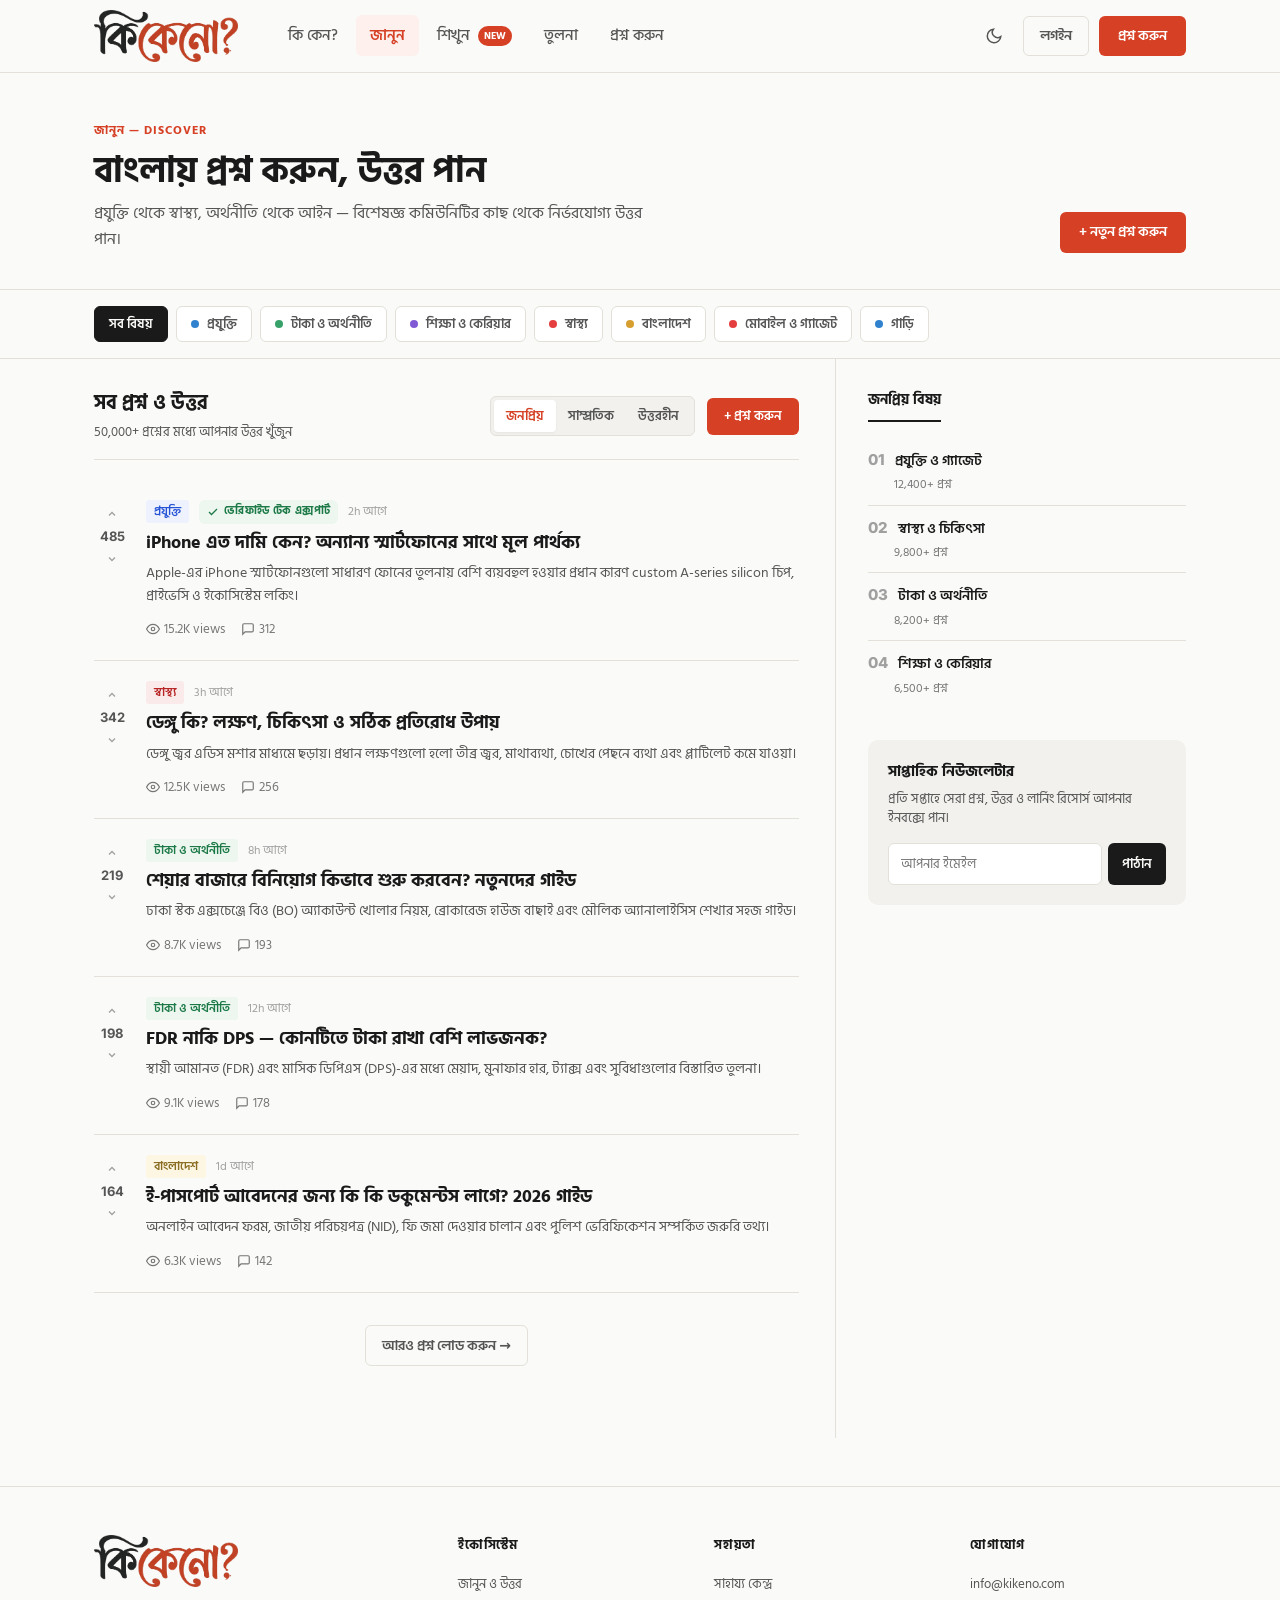
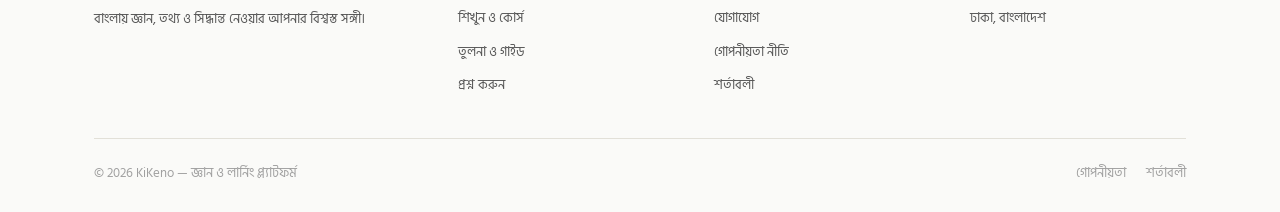
==== commit 44c7cd27: "feat: implement user authentication pages and integrate login/register flows into the site navigatio" ====
--- a/janun.html
+++ b/janun.html
@@ -30,7 +30,7 @@
         <svg id="iconMoon" width="18" height="18" viewBox="0 0 24 24" fill="none" stroke="currentColor" stroke-width="2"><path d="M21 12.79A9 9 0 1111.21 3 7 7 0 0021 12.79z"/></svg>
         <svg id="iconSun" style="display:none" width="18" height="18" viewBox="0 0 24 24" fill="none" stroke="currentColor" stroke-width="2"><circle cx="12" cy="12" r="5"/><path d="M12 1v2M12 21v2M4.22 4.22l1.42 1.42M18.36 18.36l1.42 1.42M1 12h2M21 12h2M4.22 19.78l1.42-1.42M18.36 5.64l1.42-1.42"/></svg>
       </button>
-      <button class="btn-ghost">লগইন</button>
+      <a href="login.html" class="btn-ghost">লগইন</a>
       <a href="proshno.html" class="btn-solid">প্রশ্ন করুন</a>
       <button class="mobile-toggle" id="mobileToggle" aria-label="মেনু">
         <svg width="22" height="22" viewBox="0 0 24 24" fill="none" stroke="currentColor" stroke-width="2"><path d="M4 6h16M4 12h16M4 18h16"/></svg>
@@ -46,7 +46,7 @@
       <li><a href="proshno.html">প্রশ্ন করুন</a></li>
     </ul>
     <div style="display:flex; gap:10px; margin-top:12px;">
-      <button class="btn-ghost" style="flex:1;">লগইন</button>
+      <a href="login.html" class="btn-ghost" style="flex:1;">লগইন</a>
       <a href="proshno.html" class="btn-solid" style="flex:1;">প্রশ্ন করুন</a>
     </div>
   </nav>
